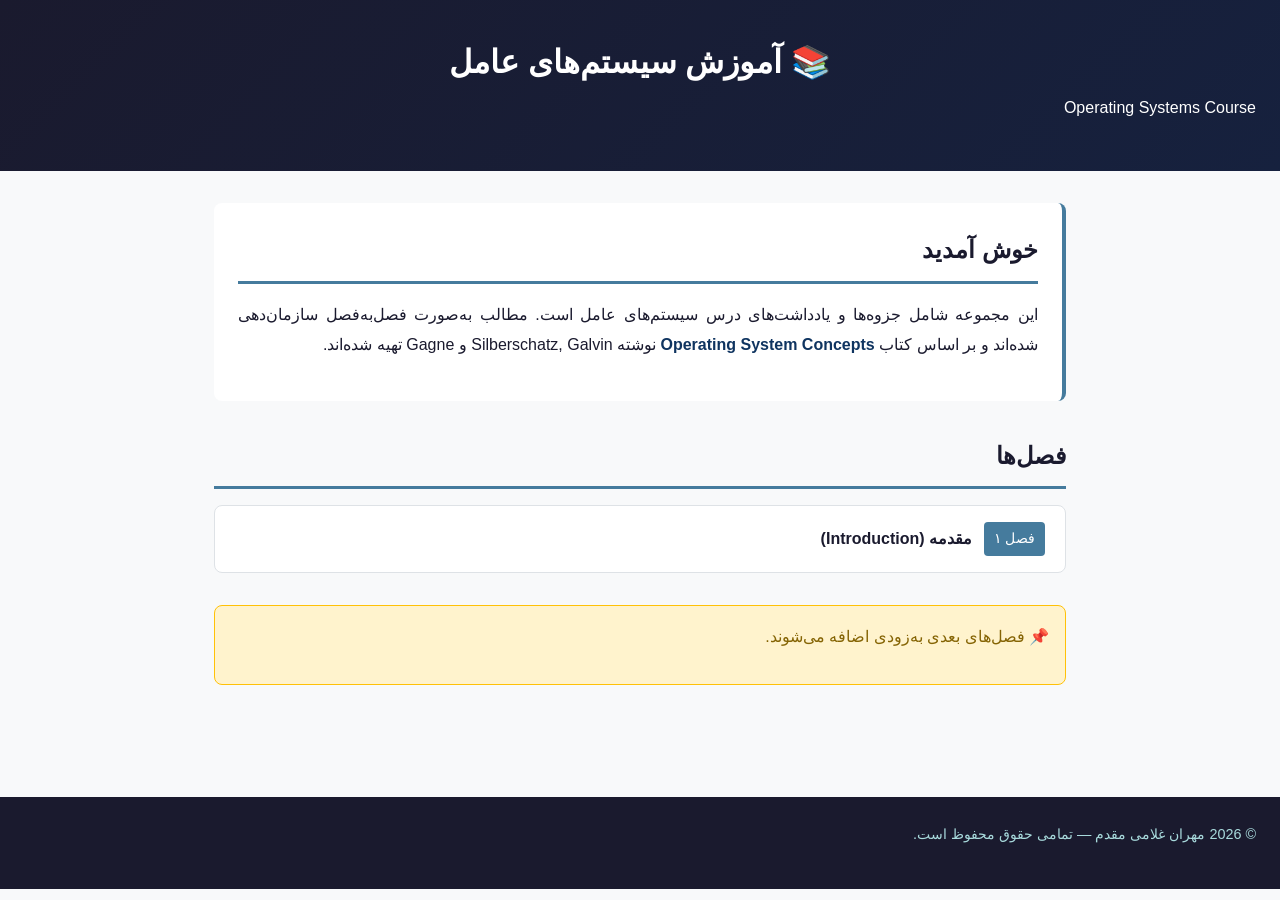
==== index.html @ ad80c25e "Create index.html" ====
<!DOCTYPE html>
<html lang="fa" dir="rtl">
<head>
    <meta charset="UTF-8">
    <meta name="viewport" content="width=device-width, initial-scale=1.0">
    <title>آموزش سیستم‌های عامل</title>
    <link rel="stylesheet" href="assets/style.css">
    <link rel="icon" href="mehran-favicon.ico" type="image/x-icon">
</head>
<body>
    <header>
        <h1>📚 آموزش سیستم‌های عامل</h1>
        <p>Operating Systems Course</p>
    </header>

    <main>
        <section class="intro">
            <h2>خوش آمدید</h2>
            <p>
                این مجموعه شامل جزوه‌ها و یادداشت‌های درس سیستم‌های عامل است.
                مطالب به‌صورت فصل‌به‌فصل سازمان‌دهی شده‌اند و بر اساس کتاب
                <strong>Operating System Concepts</strong>
                نوشته Silberschatz, Galvin و Gagne تهیه شده‌اند.
            </p>
        </section>

        <section class="chapters">
            <h2>فصل‌ها</h2>
            <ul>
                <li>
                    <a href="part-01.html">
                        <span class="chapter-num">فصل ۱</span>
                        <span class="chapter-title">مقدمه (Introduction)</span>
                    </a>
                </li>
                <!-- فصل‌های بعدی در ادامه اضافه خواهند شد -->
            </ul>
        </section>

        <section class="note">
            <p>📌 فصل‌های بعدی به‌زودی اضافه می‌شوند.</p>
        </section>
    </main>

    <footer>
        <p>© 2026 مهران غلامی مقدم — تمامی حقوق محفوظ است.</p>
    </footer>
</body>
</html>
---- assets/style.css ----
/* ============================
   Reset & Base
   ============================ */
* {
    margin: 0;
    padding: 0;
    box-sizing: border-box;
}

body {
    font-family: 'Vazirmatn', 'Tahoma', 'Segoe UI', sans-serif;
    line-height: 1.9;
    color: #1a1a2e;
    background-color: #f8f9fa;
    direction: rtl;
    text-align: right;
}

/* ============================
   Header
   ============================ */
header {
    background: linear-gradient(135deg, #1a1a2e 0%, #16213e 100%);
    color: #ffffff;
    padding: 2rem 1.5rem;
    text-align: center;
}

header nav {
    margin-bottom: 1rem;
    font-size: 0.95rem;
}

header nav a {
    color: #a8dadc;
    text-decoration: none;
    transition: color 0.3s;
}

header nav a:hover {
    color: #e0fbfc;
}

header nav span {
    margin: 0 0.5rem;
    color: #457b9d;
}

header h1 {
    font-size: 2rem;
    font-weight: 700;
}

/* ============================
   Main Content
   ============================ */
main {
    max-width: 900px;
    margin: 0 auto;
    padding: 2rem 1.5rem;
}

section {
    margin-bottom: 2rem;
}

h2 {
    font-size: 1.5rem;
    color: #1a1a2e;
    border-bottom: 3px solid #457b9d;
    padding-bottom: 0.5rem;
    margin-bottom: 1rem;
}

h3 {
    font-size: 1.15rem;
    color: #16213e;
    margin-top: 1.5rem;
    margin-bottom: 0.75rem;
}

p {
    margin-bottom: 1rem;
    text-align: justify;
}

ul, ol {
    margin-bottom: 1rem;
    padding-right: 1.5rem;
}

li {
    margin-bottom: 0.5rem;
}

hr {
    border: none;
    border-top: 1px solid #dee2e6;
    margin: 2rem 0;
}

strong {
    color: #0f3460;
}

/* ============================
   Links
   ============================ */
a {
    color: #457b9d;
    text-decoration: none;
    transition: color 0.3s;
}

a:hover {
    color: #1a1a2e;
    text-decoration: underline;
}

/* ============================
   Code
   ============================ */
code {
    background-color: #e9ecef;
    padding: 0.15rem 0.4rem;
    border-radius: 4px;
    font-family: 'Fira Code', 'Consolas', monospace;
    font-size: 0.9em;
    direction: ltr;
    display: inline-block;
}

pre {
    background-color: #1a1a2e;
    color: #e0fbfc;
    padding: 1rem;
    border-radius: 8px;
    overflow-x: auto;
    direction: ltr;
    text-align: left;
    margin-bottom: 1rem;
}

pre code {
    background: none;
    color: inherit;
    padding: 0;
}

/* ============================
   Tables
   ============================ */
table {
    width: 100%;
    border-collapse: collapse;
    margin-bottom: 1.5rem;
    font-size: 0.9rem;
}

thead {
    background-color: #16213e;
    color: #ffffff;
}

th, td {
    padding: 0.6rem 0.8rem;
    border: 1px solid #dee2e6;
    text-align: right;
}

tbody tr:nth-child(even) {
    background-color: #f1f3f5;
}

tbody tr:hover {
    background-color: #e9ecef;
}

/* ============================
   Chapters List (index.html)
   ============================ */
.chapters ul {
    list-style: none;
    padding: 0;
}

.chapters li {
    margin-bottom: 0.75rem;
}

.chapters a {
    display: flex;
    align-items: center;
    gap: 0.75rem;
    padding: 1rem 1.25rem;
    background-color: #ffffff;
    border: 1px solid #dee2e6;
    border-radius: 8px;
    transition: all 0.3s;
    text-decoration: none;
    color: #1a1a2e;
}

.chapters a:hover {
    border-color: #457b9d;
    box-shadow: 0 4px 12px rgba(69, 123, 157, 0.15);
    text-decoration: none;
}

.chapter-num {
    background-color: #457b9d;
    color: #ffffff;
    padding: 0.25rem 0.6rem;
    border-radius: 4px;
    font-size: 0.85rem;
    white-space: nowrap;
}

.chapter-title {
    font-weight: 600;
}

/* ============================
   Intro Section
   ============================ */
.intro {
    background-color: #ffffff;
    padding: 1.5rem;
    border-radius: 8px;
    border-right: 4px solid #457b9d;
    margin-bottom: 2rem;
}

/* ============================
   Note Section
   ============================ */
.note {
    background-color: #fff3cd;
    border: 1px solid #ffc107;
    border-radius: 8px;
    padding: 1rem;
    text-align: center;
    color: #856404;
}

/* ============================
   Footer
   ============================ */
footer {
    background-color: #1a1a2e;
    color: #a8dadc;
    text-align: center;
    padding: 1.5rem;
    margin-top: 3rem;
    font-size: 0.9rem;
}

footer nav {
    margin-top: 0.75rem;
}

footer nav a {
    color: #a8dadc;
}

footer nav a:hover {
    color: #e0fbfc;
}

footer nav span {
    margin: 0 0.5rem;
    color: #457b9d;
}

/* ============================
   Responsive
   ============================ */
@media (max-width: 768px) {
    header h1 {
        font-size: 1.5rem;
    }

    main {
        padding: 1.25rem 1rem;
    }

    h2 {
        font-size: 1.25rem;
    }

    table {
        font-size: 0.8rem;
    }

    th, td {
        padding: 0.4rem 0.5rem;
    }
}

@media (max-width: 480px) {
    header {
        padding: 1.5rem 1rem;
    }

    header h1 {
        font-size: 1.25rem;
    }

    .chapters a {
        flex-direction: column;
        align-items: flex-start;
        gap: 0.4rem;
    }
  }
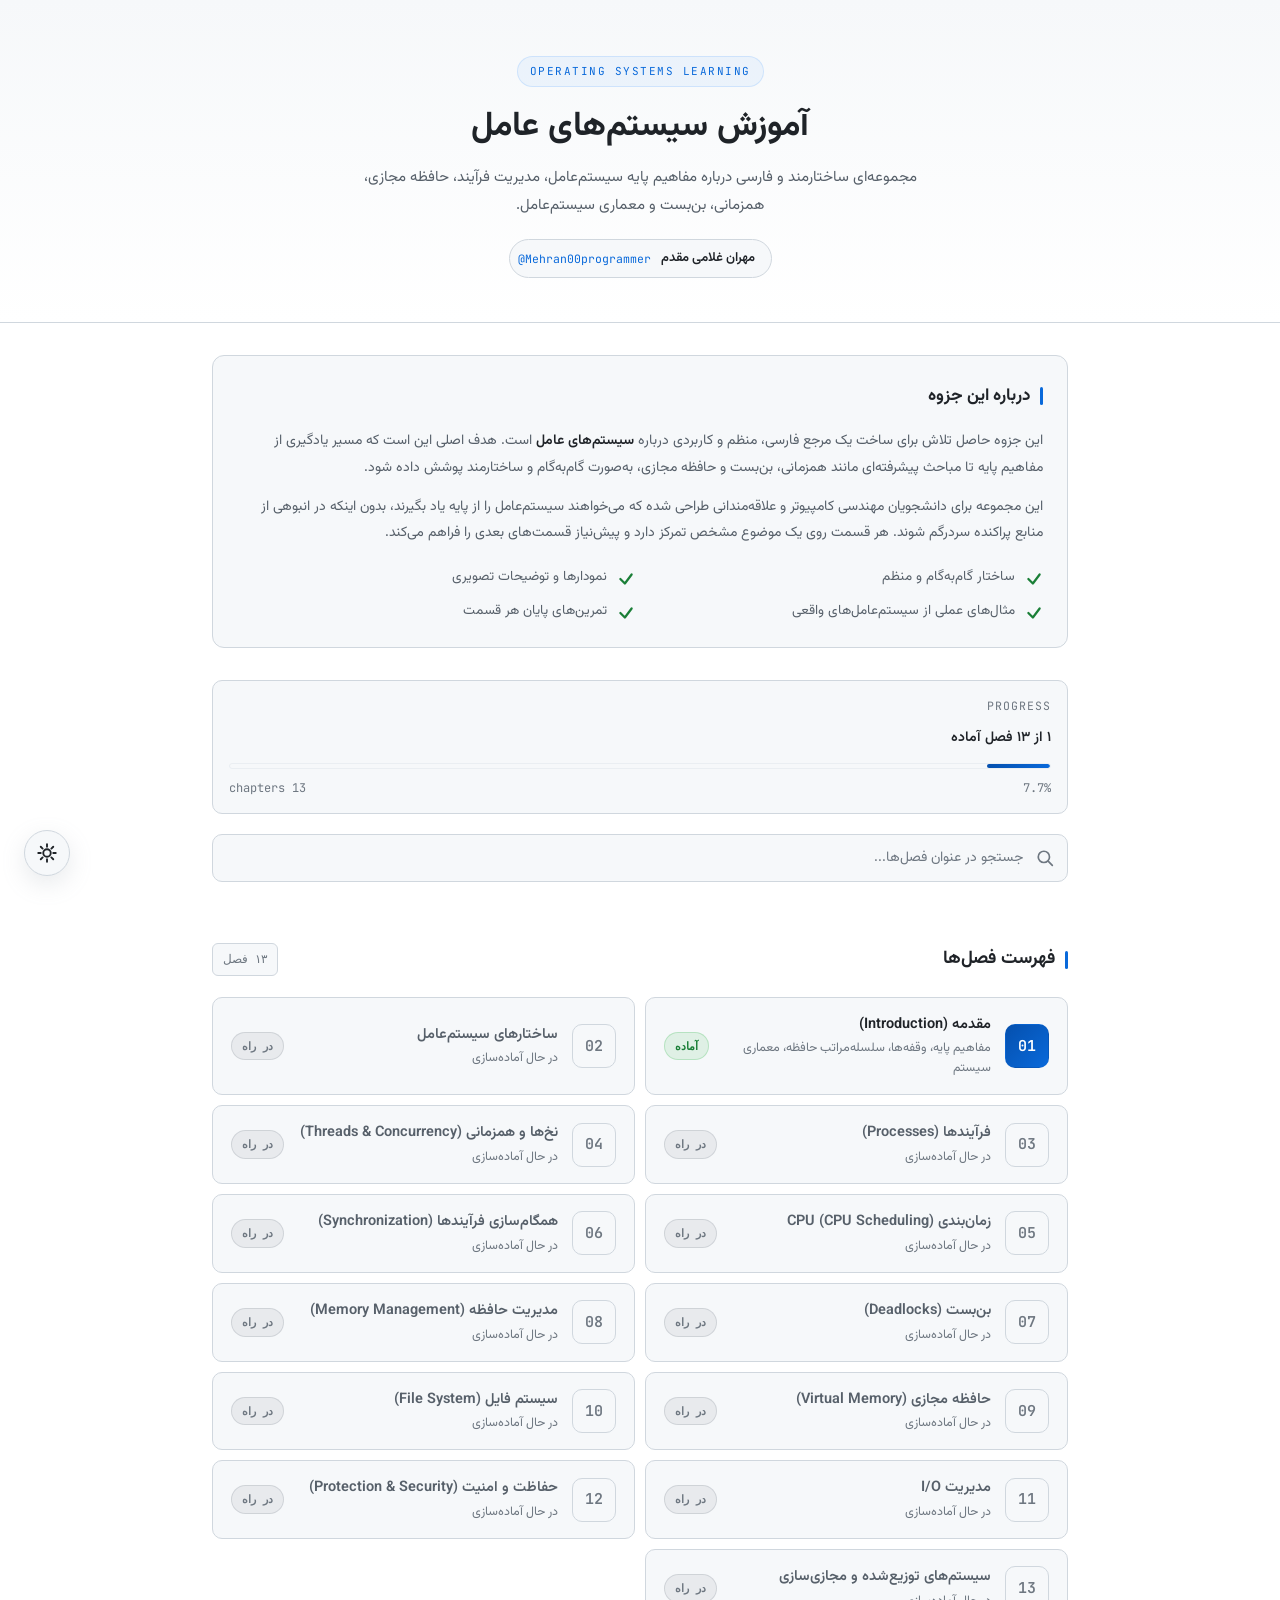
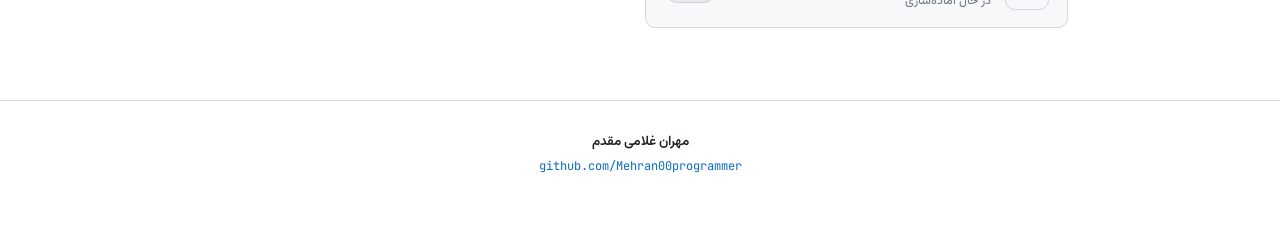
==== commit 2fb191c6: "Update index.html" ====
--- a/index.html
+++ b/index.html
@@ -1,49 +1,253 @@
 <!DOCTYPE html>
 <html lang="fa" dir="rtl">
 <head>
-    <meta charset="UTF-8">
-    <meta name="viewport" content="width=device-width, initial-scale=1.0">
-    <title>آموزش سیستم‌های عامل</title>
-    <link rel="stylesheet" href="assets/style.css">
-    <link rel="icon" href="mehran-favicon.ico" type="image/x-icon">
+<meta charset="UTF-8">
+<meta name="viewport" content="width=device-width, initial-scale=1.0, viewport-fit=cover">
+<meta name="theme-color" content="#0d1117">
+<meta name="description" content="آموزش سیستم‌های عامل — مجموعه آموزشی درباره مفاهیم پایه، مدیریت فرآیند، حافظه مجازی، همزمانی، بن‌بست و معماری سیستم‌عامل. نوشته مهران غلامی مقدم.">
+<meta name="author" content="مهران غلامی مقدم">
+<meta name="keywords" content="سیستم عامل, Operating Systems, مدیریت فرآیند, حافظه مجازی, بن‌بست, همزمانی">
+<meta property="og:title" content="آموزش سیستم‌های عامل">
+<meta property="og:description" content="مجموعه آموزشی درباره مفاهیم پایه سیستم‌عامل، مدیریت فرآیند، حافظه و همزمانی">
+<meta property="og:type" content="website">
+<meta property="og:locale" content="fa_IR">
+<meta property="og:url" content="https://mehran00programmer.github.io/Operating-Systems-Learning/">
+<title>آموزش سیستم‌های عامل — فهرست مطالب</title>
+<link rel="icon" href="mehran-favicon.ico" sizes="any">
+<link rel="canonical" href="https://mehran00programmer.github.io/Operating-Systems-Learning/">
+<link rel="stylesheet" href="assets/style.css">
 </head>
 <body>
-    <header>
-        <h1>📚 آموزش سیستم‌های عامل</h1>
-        <p>Operating Systems Course</p>
-    </header>
-
-    <main>
-        <section class="intro">
-            <h2>خوش آمدید</h2>
-            <p>
-                این مجموعه شامل جزوه‌ها و یادداشت‌های درس سیستم‌های عامل است.
-                مطالب به‌صورت فصل‌به‌فصل سازمان‌دهی شده‌اند و بر اساس کتاب
-                <strong>Operating System Concepts</strong>
-                نوشته Silberschatz, Galvin و Gagne تهیه شده‌اند.
-            </p>
-        </section>
-
-        <section class="chapters">
-            <h2>فصل‌ها</h2>
-            <ul>
-                <li>
-                    <a href="part-01.html">
-                        <span class="chapter-num">فصل ۱</span>
-                        <span class="chapter-title">مقدمه (Introduction)</span>
-                    </a>
-                </li>
-                <!-- فصل‌های بعدی در ادامه اضافه خواهند شد -->
-            </ul>
-        </section>
-
-        <section class="note">
-            <p>📌 فصل‌های بعدی به‌زودی اضافه می‌شوند.</p>
-        </section>
-    </main>
-
-    <footer>
-        <p>© 2026 مهران غلامی مقدم — تمامی حقوق محفوظ است.</p>
-    </footer>
+
+<header class="hero">
+  <div class="page">
+    <div class="hero-badge">Operating Systems Learning</div>
+    <h1 class="hero-title">آموزش سیستم‌های عامل</h1>
+    <p class="hero-desc">
+      مجموعه‌ای ساختارمند و فارسی درباره مفاهیم پایه سیستم‌عامل، مدیریت فرآیند،
+      حافظه مجازی، همزمانی، بن‌بست و معماری سیستم‌عامل.
+    </p>
+    <div class="hero-author">
+      <span class="hero-author-name">مهران غلامی مقدم</span>
+      <a class="hero-author-link" href="https://github.com/Mehran00programmer" target="_blank" rel="noopener noreferrer">@Mehran00programmer</a>
+    </div>
+  </div>
+</header>
+
+<div class="page">
+
+  <section class="about-section fade-in">
+    <h2 class="about-section-title">درباره این جزوه</h2>
+    <p>
+      این جزوه حاصل تلاش برای ساخت یک مرجع فارسی، منظم و کاربردی درباره <strong>سیستم‌های عامل</strong> است.
+      هدف اصلی این است که مسیر یادگیری از مفاهیم پایه تا مباحث پیشرفته‌ای مانند همزمانی، بن‌بست و
+      حافظه مجازی، به‌صورت گام‌به‌گام و ساختارمند پوشش داده شود.
+    </p>
+    <p>
+      این مجموعه برای دانشجویان مهندسی کامپیوتر و علاقه‌مندانی طراحی شده که می‌خواهند سیستم‌عامل را
+      از پایه یاد بگیرند، بدون اینکه در انبوهی از منابع پراکنده سردرگم شوند. هر قسمت روی یک موضوع
+      مشخص تمرکز دارد و پیش‌نیاز قسمت‌های بعدی را فراهم می‌کند.
+    </p>
+    <div class="about-features">
+      <div class="about-feature">
+        <svg class="about-feature-check" viewBox="0 0 16 16" fill="none" stroke="currentColor" stroke-width="2" stroke-linecap="round" stroke-linejoin="round"><polyline points="3 8 7 12 13 4"/></svg>
+        <span>ساختار گام‌به‌گام و منظم</span>
+      </div>
+      <div class="about-feature">
+        <svg class="about-feature-check" viewBox="0 0 16 16" fill="none" stroke="currentColor" stroke-width="2" stroke-linecap="round" stroke-linejoin="round"><polyline points="3 8 7 12 13 4"/></svg>
+        <span>نمودارها و توضیحات تصویری</span>
+      </div>
+      <div class="about-feature">
+        <svg class="about-feature-check" viewBox="0 0 16 16" fill="none" stroke="currentColor" stroke-width="2" stroke-linecap="round" stroke-linejoin="round"><polyline points="3 8 7 12 13 4"/></svg>
+        <span>مثال‌های عملی از سیستم‌عامل‌های واقعی</span>
+      </div>
+      <div class="about-feature">
+        <svg class="about-feature-check" viewBox="0 0 16 16" fill="none" stroke="currentColor" stroke-width="2" stroke-linecap="round" stroke-linejoin="round"><polyline points="3 8 7 12 13 4"/></svg>
+        <span>تمرین‌های پایان هر قسمت</span>
+      </div>
+    </div>
+  </section>
+
+  <div class="meta-row fade-in" style="grid-template-columns: 1fr;">
+    <div class="meta-box">
+      <span class="meta-box-label">Progress</span>
+      <span class="meta-box-value">۱ از ۱۳ فصل آماده</span>
+      <div class="overall-progress-track">
+        <div class="overall-progress-fill" style="width: 7.7%;"></div>
+      </div>
+      <div class="overall-progress-text">
+        <span>7.7%</span>
+        <span>13 chapters</span>
+      </div>
+    </div>
+  </div>
+
+  <div class="search-wrap fade-in">
+    <svg class="search-icon" viewBox="0 0 16 16" fill="none" stroke="currentColor" stroke-width="1.5" stroke-linecap="round" stroke-linejoin="round">
+      <circle cx="7" cy="7" r="5"/>
+      <path d="M11 11l3.5 3.5"/>
+    </svg>
+    <input type="text" class="search-input" placeholder="جستجو در عنوان فصل‌ها..." aria-label="جستجو در فصل‌ها">
+  </div>
+
+  <section class="parts-list">
+    <div class="parts-list-header">
+      <h2 class="parts-list-title">فهرست فصل‌ها</h2>
+      <span class="parts-list-count">۱۳ فصل</span>
+    </div>
+
+    <div class="parts-grid">
+
+      <a class="part-card ready fade-in" href="part-01.html">
+        <div class="part-card-num">01</div>
+        <div class="part-card-body">
+          <div class="part-card-title">مقدمه (Introduction)</div>
+          <div class="part-card-desc">مفاهیم پایه، وقفه‌ها، سلسله‌مراتب حافظه، معماری سیستم</div>
+        </div>
+        <div class="part-card-status">آماده</div>
+      </a>
+
+      <div class="part-card locked fade-in">
+        <div class="part-card-num">02</div>
+        <div class="part-card-body">
+          <div class="part-card-title">ساختارهای سیستم‌عامل</div>
+          <div class="part-card-desc">در حال آماده‌سازی</div>
+        </div>
+        <div class="part-card-status">در راه</div>
+      </div>
+
+      <div class="part-card locked fade-in">
+        <div class="part-card-num">03</div>
+        <div class="part-card-body">
+          <div class="part-card-title">فرآیندها (Processes)</div>
+          <div class="part-card-desc">در حال آماده‌سازی</div>
+        </div>
+        <div class="part-card-status">در راه</div>
+      </div>
+
+      <div class="part-card locked fade-in">
+        <div class="part-card-num">04</div>
+        <div class="part-card-body">
+          <div class="part-card-title">نخ‌ها و همزمانی (Threads &amp; Concurrency)</div>
+          <div class="part-card-desc">در حال آماده‌سازی</div>
+        </div>
+        <div class="part-card-status">در راه</div>
+      </div>
+
+      <div class="part-card locked fade-in">
+        <div class="part-card-num">05</div>
+        <div class="part-card-body">
+          <div class="part-card-title">زمان‌بندی CPU (CPU Scheduling)</div>
+          <div class="part-card-desc">در حال آماده‌سازی</div>
+        </div>
+        <div class="part-card-status">در راه</div>
+      </div>
+
+      <div class="part-card locked fade-in">
+        <div class="part-card-num">06</div>
+        <div class="part-card-body">
+          <div class="part-card-title">همگام‌سازی فرآیندها (Synchronization)</div>
+          <div class="part-card-desc">در حال آماده‌سازی</div>
+        </div>
+        <div class="part-card-status">در راه</div>
+      </div>
+
+      <div class="part-card locked fade-in">
+        <div class="part-card-num">07</div>
+        <div class="part-card-body">
+          <div class="part-card-title">بن‌بست (Deadlocks)</div>
+          <div class="part-card-desc">در حال آماده‌سازی</div>
+        </div>
+        <div class="part-card-status">در راه</div>
+      </div>
+
+      <div class="part-card locked fade-in">
+        <div class="part-card-num">08</div>
+        <div class="part-card-body">
+          <div class="part-card-title">مدیریت حافظه (Memory Management)</div>
+          <div class="part-card-desc">در حال آماده‌سازی</div>
+        </div>
+        <div class="part-card-status">در راه</div>
+      </div>
+
+      <div class="part-card locked fade-in">
+        <div class="part-card-num">09</div>
+        <div class="part-card-body">
+          <div class="part-card-title">حافظه مجازی (Virtual Memory)</div>
+          <div class="part-card-desc">در حال آماده‌سازی</div>
+        </div>
+        <div class="part-card-status">در راه</div>
+      </div>
+
+      <div class="part-card locked fade-in">
+        <div class="part-card-num">10</div>
+        <div class="part-card-body">
+          <div class="part-card-title">سیستم فایل (File System)</div>
+          <div class="part-card-desc">در حال آماده‌سازی</div>
+        </div>
+        <div class="part-card-status">در راه</div>
+      </div>
+
+      <div class="part-card locked fade-in">
+        <div class="part-card-num">11</div>
+        <div class="part-card-body">
+          <div class="part-card-title">مدیریت I/O</div>
+          <div class="part-card-desc">در حال آماده‌سازی</div>
+        </div>
+        <div class="part-card-status">در راه</div>
+      </div>
+
+      <div class="part-card locked fade-in">
+        <div class="part-card-num">12</div>
+        <div class="part-card-body">
+          <div class="part-card-title">حفاظت و امنیت (Protection &amp; Security)</div>
+          <div class="part-card-desc">در حال آماده‌سازی</div>
+        </div>
+        <div class="part-card-status">در راه</div>
+      </div>
+
+      <div class="part-card locked fade-in">
+        <div class="part-card-num">13</div>
+        <div class="part-card-body">
+          <div class="part-card-title">سیستم‌های توزیع‌شده و مجازی‌سازی</div>
+          <div class="part-card-desc">در حال آماده‌سازی</div>
+        </div>
+        <div class="part-card-status">در راه</div>
+      </div>
+
+    </div>
+
+    <div class="search-empty">
+      هیچ فصلی با این عنوان پیدا نشد.
+    </div>
+  </section>
+</div>
+
+<footer class="doc-footer">
+  <div class="footer-name">مهران غلامی مقدم</div>
+  <div>
+    <a class="footer-link" href="https://github.com/Mehran00programmer" target="_blank" rel="noopener noreferrer">github.com/Mehran00programmer</a>
+  </div>
+</footer>
+
+<button class="back-to-top" type="button" aria-label="بازگشت به بالا">
+  <svg viewBox="0 0 16 16" fill="none" stroke="currentColor" stroke-width="2" stroke-linecap="round" stroke-linejoin="round">
+    <path d="M8 13V3"/>
+    <polyline points="3 8 8 3 13 8"/>
+  </svg>
+</button>
+
+<button class="theme-toggle" type="button" aria-label="تغییر تم">
+  <svg class="icon-moon" viewBox="0 0 16 16" fill="none" stroke="currentColor" stroke-width="1.5" stroke-linecap="round" stroke-linejoin="round">
+    <path d="M14 9.5A6 6 0 0 1 6.5 2 6 6 0 1 0 14 9.5z"/>
+  </svg>
+  <svg class="icon-sun" viewBox="0 0 16 16" fill="none" stroke="currentColor" stroke-width="1.5" stroke-linecap="round" stroke-linejoin="round">
+    <circle cx="8" cy="8" r="3"/>
+    <path d="M8 1v2M8 13v2M1 8h2M13 8h2M3 3l1.5 1.5M11.5 11.5L13 13M13 3l-1.5 1.5M4.5 11.5L3 13"/>
+  </svg>
+</button>
+
+<script src="assets/app.js"></script>
+
 </body>
 </html>
--- a/assets/style.css
+++ b/assets/style.css
@@ -1,314 +1,1313 @@
-/* ============================
-   Reset & Base
-   ============================ */
-* {
-    margin: 0;
-    padding: 0;
-    box-sizing: border-box;
+@import url('https://fonts.googleapis.com/css2?family=Vazirmatn:wght@300;400;500;600;700&family=JetBrains+Mono:wght@400;500&display=swap');
+
+:root {
+  --bg:          #0d1117;
+  --bg-alt:      #161b22;
+  --surface:     #1c2128;
+  --surface-2:   #21262d;
+  --border:      #30363d;
+  --border-soft: #21262d;
+  --text:        #c9d1d9;
+  --text-dim:    #8b949e;
+  --text-mute:   #6e7681;
+  --heading:     #e6edf3;
+  --accent:      #58a6ff;
+  --accent-dim:  #1f6feb;
+  --green:       #3fb950;
+  --yellow:      #d29922;
+  --red:         #f85149;
+  --code-bg:     #0b0f14;
+  --shadow:      0 8px 24px rgba(0, 0, 0, 0.35);
+  --mono:        'JetBrains Mono', 'Consolas', 'Courier New', monospace;
+  --sans:        'Vazirmatn', Tahoma, sans-serif;
+}
+
+[data-theme="light"] {
+  --bg:          #ffffff;
+  --bg-alt:      #f6f8fa;
+  --surface:     #f6f8fa;
+  --surface-2:   #eaeef2;
+  --border:      #d0d7de;
+  --border-soft: #eaeef2;
+  --text:        #1f2328;
+  --text-dim:    #57606a;
+  --text-mute:   #6e7781;
+  --heading:     #1f2328;
+  --accent:      #0969da;
+  --accent-dim:  #0550ae;
+  --green:       #1a7f37;
+  --yellow:      #9a6700;
+  --red:         #cf222e;
+  --code-bg:     #f6f8fa;
+  --shadow:      0 8px 24px rgba(140, 149, 159, 0.2);
+}
+
+* { margin: 0; padding: 0; box-sizing: border-box; }
+
+html {
+  scroll-behavior: smooth;
+  scroll-padding-top: 20px;
+  -webkit-text-size-adjust: 100%;
+  text-size-adjust: 100%;
 }
 
 body {
-    font-family: 'Vazirmatn', 'Tahoma', 'Segoe UI', sans-serif;
-    line-height: 1.9;
-    color: #1a1a2e;
-    background-color: #f8f9fa;
-    direction: rtl;
-    text-align: right;
-}
-
-/* ============================
-   Header
-   ============================ */
-header {
-    background: linear-gradient(135deg, #1a1a2e 0%, #16213e 100%);
-    color: #ffffff;
-    padding: 2rem 1.5rem;
-    text-align: center;
-}
-
-header nav {
-    margin-bottom: 1rem;
-    font-size: 0.95rem;
-}
-
-header nav a {
-    color: #a8dadc;
-    text-decoration: none;
-    transition: color 0.3s;
-}
-
-header nav a:hover {
-    color: #e0fbfc;
-}
-
-header nav span {
-    margin: 0 0.5rem;
-    color: #457b9d;
-}
-
-header h1 {
-    font-size: 2rem;
-    font-weight: 700;
-}
-
-/* ============================
-   Main Content
-   ============================ */
-main {
-    max-width: 900px;
-    margin: 0 auto;
-    padding: 2rem 1.5rem;
-}
-
-section {
-    margin-bottom: 2rem;
-}
-
-h2 {
-    font-size: 1.5rem;
-    color: #1a1a2e;
-    border-bottom: 3px solid #457b9d;
-    padding-bottom: 0.5rem;
-    margin-bottom: 1rem;
+  font-family: var(--sans);
+  background: var(--bg);
+  color: var(--text);
+  line-height: 1.9;
+  font-size: 15px;
+  font-weight: 400;
+  -webkit-font-smoothing: antialiased;
+  -moz-osx-font-smoothing: grayscale;
+  overflow-x: hidden;
+  word-wrap: break-word;
+  overflow-wrap: break-word;
+  transition: background .3s ease, color .3s ease;
+}
+
+code, .en, kbd, samp {
+  font-family: var(--mono);
+  direction: ltr;
+  unicode-bidi: isolate;
+  display: inline;
+  white-space: nowrap;
+  font-size: 0.85em;
+  padding: 1px 6px;
+  background: var(--surface);
+  border: 1px solid var(--border-soft);
+  color: var(--accent);
+  border-radius: 4px;
+  line-height: 1.6;
+}
+
+bdi {
+  direction: ltr;
+  unicode-bidi: isolate;
+  display: inline-block;
+  color: inherit;
+}
+
+.ltr-plain {
+  font-family: var(--mono);
+  direction: ltr;
+  unicode-bidi: isolate;
+  display: inline-block;
+  color: inherit;
+}
+
+pre, .code-block {
+  direction: ltr;
+  text-align: left;
+  unicode-bidi: isolate;
+}
+
+.page {
+  max-width: 880px;
+  margin: 0 auto;
+  padding: 0 16px;
+}
+
+.reading-progress {
+  position: fixed;
+  top: 0;
+  right: 0;
+  left: 0;
+  height: 3px;
+  background: transparent;
+  z-index: 1000;
+  pointer-events: none;
+}
+.reading-progress-bar {
+  height: 100%;
+  width: 0;
+  background: linear-gradient(90deg, var(--accent-dim), var(--accent));
+  transition: width .1s linear;
+  box-shadow: 0 0 8px rgba(88, 166, 255, 0.5);
+}
+
+.back-to-top {
+  position: fixed;
+  bottom: 24px;
+  left: 24px;
+  width: 46px;
+  height: 46px;
+  border-radius: 50%;
+  background: var(--accent-dim);
+  color: #fff;
+  border: none;
+  cursor: pointer;
+  display: flex;
+  align-items: center;
+  justify-content: center;
+  box-shadow: var(--shadow);
+  z-index: 900;
+  opacity: 0;
+  visibility: hidden;
+  transform: translateY(20px);
+  transition: opacity .25s ease, visibility .25s ease, transform .25s ease, background .15s ease;
+}
+.back-to-top.visible {
+  opacity: 1;
+  visibility: visible;
+  transform: translateY(0);
+}
+.back-to-top:hover {
+  background: var(--accent);
+  transform: translateY(-3px);
+}
+.back-to-top svg {
+  width: 20px;
+  height: 20px;
+}
+
+.theme-toggle {
+  position: fixed;
+  bottom: 24px;
+  left: 82px;
+  width: 46px;
+  height: 46px;
+  border-radius: 50%;
+  background: var(--surface);
+  color: var(--text);
+  border: 1px solid var(--border);
+  cursor: pointer;
+  display: flex;
+  align-items: center;
+  justify-content: center;
+  box-shadow: var(--shadow);
+  z-index: 900;
+  transition: background .15s ease, border-color .15s ease, transform .15s ease, left .3s ease;
+}
+.theme-toggle.alone {
+  left: 24px;
+}
+.theme-toggle:hover {
+  border-color: var(--accent-dim);
+  transform: translateY(-3px);
+}
+.theme-toggle svg {
+  width: 20px;
+  height: 20px;
+}
+.theme-toggle .icon-sun { display: none; }
+.theme-toggle .icon-moon { display: block; }
+[data-theme="light"] .theme-toggle .icon-sun { display: block; }
+[data-theme="light"] .theme-toggle .icon-moon { display: none; }
+
+.doc-header {
+  background: linear-gradient(180deg, var(--bg-alt) 0%, var(--bg) 100%);
+  border-bottom: 1px solid var(--border);
+  padding: 32px 0 28px;
+}
+.doc-header .page { padding: 0 16px; }
+
+.doc-title {
+  font-size: 22px;
+  font-weight: 700;
+  color: var(--heading);
+  line-height: 1.55;
+  margin-bottom: 12px;
+}
+.doc-subtitle {
+  font-size: 14px;
+  color: var(--text-dim);
+  line-height: 1.85;
+  margin-bottom: 20px;
+}
+
+.author-card {
+  display: flex;
+  flex-wrap: wrap;
+  align-items: center;
+  justify-content: space-between;
+  gap: 14px;
+  background: var(--surface);
+  border: 1px solid var(--border);
+  border-radius: 10px;
+  padding: 14px 18px;
+}
+.author-name {
+  font-size: 15px;
+  font-weight: 700;
+  color: var(--heading);
+  line-height: 1.5;
+}
+.author-link {
+  display: inline-flex;
+  align-items: center;
+  gap: 6px;
+  background: var(--bg-alt);
+  border: 1px solid var(--border);
+  color: var(--text-dim);
+  padding: 7px 12px;
+  border-radius: 8px;
+  font-family: var(--mono);
+  font-size: 12px;
+  text-decoration: none;
+  direction: ltr;
+  transition: border-color .15s ease, color .15s ease;
+  flex-shrink: 0;
+}
+.author-link:hover {
+  border-color: var(--accent-dim);
+  color: var(--accent);
+}
+.author-link svg { width: 14px; height: 14px; flex-shrink: 0; }
+
+.hero {
+  padding: 40px 0 32px;
+  text-align: center;
+  border-bottom: 1px solid var(--border);
+  background: linear-gradient(180deg, var(--bg-alt) 0%, var(--bg) 100%);
+}
+.hero-badge {
+  display: inline-block;
+  font-family: var(--mono);
+  font-size: 11px;
+  color: var(--accent);
+  letter-spacing: 1.5px;
+  text-transform: uppercase;
+  background: rgba(88, 166, 255, 0.08);
+  border: 1px solid rgba(88, 166, 255, 0.2);
+  padding: 4px 12px;
+  border-radius: 20px;
+  margin-bottom: 14px;
+}
+.hero-title {
+  font-size: 24px;
+  font-weight: 700;
+  color: var(--heading);
+  line-height: 1.5;
+  margin-bottom: 12px;
+}
+.hero-desc {
+  font-size: 14px;
+  color: var(--text-dim);
+  line-height: 1.85;
+  max-width: 560px;
+  margin: 0 auto 20px;
+}
+.hero-author {
+  display: inline-flex;
+  align-items: center;
+  gap: 10px;
+  background: var(--surface);
+  border: 1px solid var(--border);
+  border-radius: 24px;
+  padding: 6px 16px 6px 8px;
+  font-size: 13px;
+  color: var(--text-dim);
+}
+.hero-author-name {
+  color: var(--heading);
+  font-weight: 600;
+}
+.hero-author-link {
+  color: var(--accent);
+  text-decoration: none;
+  font-family: var(--mono);
+  font-size: 11.5px;
+  direction: ltr;
+}
+
+.about-section {
+  margin: 32px 0;
+  padding: 24px;
+  background: var(--bg-alt);
+  border: 1px solid var(--border);
+  border-radius: 12px;
+}
+.about-section-title {
+  display: flex;
+  align-items: center;
+  gap: 10px;
+  font-size: 17px;
+  font-weight: 700;
+  color: var(--heading);
+  margin-bottom: 16px;
+}
+.about-section-title::before {
+  content: '';
+  width: 3px;
+  height: 18px;
+  background: var(--accent);
+  border-radius: 2px;
+}
+.about-section p {
+  margin-bottom: 12px;
+  color: var(--text-dim);
+  font-size: 14px;
+  line-height: 1.9;
+}
+.about-section p:last-child { margin-bottom: 0; }
+.about-section strong { color: var(--heading); }
+
+.about-features {
+  display: grid;
+  grid-template-columns: 1fr;
+  gap: 10px;
+  margin-top: 18px;
+}
+.about-feature {
+  display: flex;
+  align-items: flex-start;
+  gap: 10px;
+  font-size: 13.5px;
+  color: var(--text-dim);
+  line-height: 1.8;
+}
+.about-feature-check {
+  flex-shrink: 0;
+  width: 18px;
+  height: 18px;
+  color: var(--green);
+  margin-top: 5px;
+}
+
+.meta-row {
+  display: grid;
+  grid-template-columns: 1fr;
+  gap: 10px;
+  margin: 20px 0;
+}
+.meta-box {
+  background: var(--bg-alt);
+  border: 1px solid var(--border);
+  border-radius: 10px;
+  padding: 14px 16px;
+}
+.meta-box-label {
+  font-size: 11.5px;
+  color: var(--text-mute);
+  font-family: var(--mono);
+  letter-spacing: 1px;
+  text-transform: uppercase;
+  margin-bottom: 6px;
+  display: block;
+}
+.meta-box-value {
+  font-size: 14px;
+  color: var(--heading);
+  font-weight: 600;
+}
+.overall-progress-track {
+  width: 100%;
+  height: 6px;
+  background: var(--surface);
+  border-radius: 20px;
+  overflow: hidden;
+  margin-top: 10px;
+  border: 1px solid var(--border-soft);
+}
+.overall-progress-fill {
+  height: 100%;
+  background: linear-gradient(90deg, var(--accent-dim), var(--accent));
+  border-radius: 20px;
+  transition: width .5s ease;
+}
+.overall-progress-text {
+  display: flex;
+  justify-content: space-between;
+  font-size: 12px;
+  color: var(--text-mute);
+  margin-top: 8px;
+  font-family: var(--mono);
+}
+
+.search-wrap {
+  position: relative;
+  margin: 20px 0;
+}
+.search-input {
+  width: 100%;
+  padding: 12px 44px 12px 16px;
+  background: var(--bg-alt);
+  border: 1px solid var(--border);
+  border-radius: 10px;
+  color: var(--text);
+  font-family: var(--sans);
+  font-size: 14px;
+  transition: border-color .15s ease;
+}
+.search-input:focus {
+  outline: none;
+  border-color: var(--accent-dim);
+}
+.search-input::placeholder {
+  color: var(--text-mute);
+}
+.search-icon {
+  position: absolute;
+  right: 14px;
+  top: 50%;
+  transform: translateY(-50%);
+  width: 18px;
+  height: 18px;
+  color: var(--text-mute);
+  pointer-events: none;
+}
+.search-empty {
+  text-align: center;
+  padding: 32px 20px;
+  color: var(--text-mute);
+  font-size: 14px;
+  display: none;
+}
+.search-empty.visible { display: block; }
+
+.toc-wrap {
+  margin: 24px 0 32px;
+}
+.toc-header {
+  display: flex;
+  align-items: center;
+  gap: 10px;
+  font-size: 14.5px;
+  font-weight: 700;
+  color: var(--heading);
+  margin-bottom: 12px;
+  padding: 0 4px;
+}
+.toc-header::before {
+  content: '';
+  width: 3px;
+  height: 16px;
+  background: var(--accent);
+  border-radius: 2px;
+}
+.toc-list {
+  list-style: none;
+  background: var(--bg-alt);
+  border: 1px solid var(--border);
+  border-radius: 10px;
+  padding: 8px;
+  margin: 0;
+  display: grid;
+  grid-template-columns: 1fr;
+  gap: 2px;
+}
+.toc-list li { margin: 0; }
+
+.toc-link {
+  display: flex;
+  align-items: center;
+  gap: 12px;
+  padding: 11px 14px;
+  color: var(--text-dim);
+  text-decoration: none;
+  border-radius: 7px;
+  font-size: 13.5px;
+  transition: background .15s ease, color .15s ease;
+  border-right: 2px solid transparent;
+  cursor: pointer;
+}
+.toc-link:hover,
+.toc-link:focus {
+  background: var(--surface);
+  color: var(--heading);
+  border-right-color: var(--accent);
+  outline: none;
+}
+.toc-link.active {
+  background: var(--surface);
+  color: var(--accent);
+  border-right-color: var(--accent);
+}
+.toc-link .num {
+  font-family: var(--mono);
+  font-size: 11px;
+  color: var(--text-mute);
+  background: var(--bg);
+  padding: 2px 8px;
+  border-radius: 4px;
+  border: 1px solid var(--border-soft);
+  flex-shrink: 0;
+  direction: ltr;
+  font-weight: 500;
+}
+.toc-link.active .num {
+  color: var(--accent);
+  border-color: var(--accent-dim);
+  background: rgba(88, 166, 255, 0.08);
+}
+
+main { padding-bottom: 60px; min-width: 0; }
+
+.section {
+  margin-bottom: 48px;
+  scroll-margin-top: 20px;
+}
+
+.section-head {
+  display: flex;
+  align-items: flex-start;
+  gap: 12px;
+  margin-bottom: 18px;
+  padding-bottom: 14px;
+  border-bottom: 1px solid var(--border);
+}
+.section-num {
+  font-family: var(--mono);
+  font-size: 12px;
+  font-weight: 500;
+  color: var(--accent);
+  background: rgba(88, 166, 255, 0.1);
+  border: 1px solid rgba(88, 166, 255, 0.2);
+  padding: 3px 9px;
+  border-radius: 5px;
+  flex-shrink: 0;
+  direction: ltr;
+  margin-top: 4px;
+}
+.section-title {
+  font-size: 19px;
+  font-weight: 700;
+  color: var(--heading);
+  line-height: 1.6;
+  flex: 1;
+  min-width: 0;
 }
 
 h3 {
-    font-size: 1.15rem;
-    color: #16213e;
-    margin-top: 1.5rem;
-    margin-bottom: 0.75rem;
-}
-
-p {
-    margin-bottom: 1rem;
-    text-align: justify;
-}
+  font-size: 16px;
+  font-weight: 600;
+  color: var(--heading);
+  margin: 26px 0 10px;
+  padding-right: 10px;
+  border-right: 2px solid var(--accent-dim);
+}
+h4 {
+  font-size: 14.5px;
+  font-weight: 600;
+  color: var(--text);
+  margin: 18px 0 8px;
+}
+
+p { margin-bottom: 14px; color: var(--text); }
+strong { color: var(--heading); font-weight: 600; }
+em { color: var(--text-dim); font-style: normal; }
 
 ul, ol {
-    margin-bottom: 1rem;
-    padding-right: 1.5rem;
-}
-
-li {
-    margin-bottom: 0.5rem;
-}
-
-hr {
-    border: none;
-    border-top: 1px solid #dee2e6;
-    margin: 2rem 0;
-}
-
-strong {
-    color: #0f3460;
-}
-
-/* ============================
-   Links
-   ============================ */
-a {
-    color: #457b9d;
-    text-decoration: none;
-    transition: color 0.3s;
-}
-
-a:hover {
-    color: #1a1a2e;
-    text-decoration: underline;
-}
-
-/* ============================
-   Code
-   ============================ */
-code {
-    background-color: #e9ecef;
-    padding: 0.15rem 0.4rem;
-    border-radius: 4px;
-    font-family: 'Fira Code', 'Consolas', monospace;
-    font-size: 0.9em;
-    direction: ltr;
-    display: inline-block;
-}
-
-pre {
-    background-color: #1a1a2e;
-    color: #e0fbfc;
-    padding: 1rem;
-    border-radius: 8px;
-    overflow-x: auto;
-    direction: ltr;
-    text-align: left;
-    margin-bottom: 1rem;
-}
-
-pre code {
-    background: none;
-    color: inherit;
-    padding: 0;
-}
-
-/* ============================
-   Tables
-   ============================ */
+  margin: 10px 22px 16px 0;
+  padding: 0;
+}
+li { margin-bottom: 8px; padding-right: 4px; }
+li::marker { color: var(--accent-dim); }
+li strong { color: var(--heading); }
+
+.callout {
+  border-radius: 8px;
+  padding: 14px 16px;
+  margin: 16px 0;
+  font-size: 14px;
+  background: var(--surface);
+  border-right: 3px solid var(--accent);
+  border-top: 1px solid var(--border-soft);
+  border-bottom: 1px solid var(--border-soft);
+  border-left: 1px solid var(--border-soft);
+}
+.callout-label {
+  font-size: 12px;
+  font-weight: 700;
+  letter-spacing: 0.5px;
+  color: var(--accent);
+  display: block;
+  margin-bottom: 6px;
+}
+.callout p:last-child { margin-bottom: 0; }
+.callout.note  { border-right-color: var(--accent); }
+.callout.note  .callout-label { color: var(--accent); }
+.callout.warn  { border-right-color: var(--yellow); }
+.callout.warn  .callout-label { color: var(--yellow); }
+.callout.key   { border-right-color: var(--green); }
+.callout.key   .callout-label { color: var(--green); }
+
+.table-wrap {
+  margin: 16px 0;
+  border: 1px solid var(--border);
+  border-radius: 8px;
+  overflow-x: auto;
+  -webkit-overflow-scrolling: touch;
+}
 table {
-    width: 100%;
-    border-collapse: collapse;
-    margin-bottom: 1.5rem;
-    font-size: 0.9rem;
-}
-
-thead {
-    background-color: #16213e;
-    color: #ffffff;
-}
-
-th, td {
-    padding: 0.6rem 0.8rem;
-    border: 1px solid #dee2e6;
-    text-align: right;
-}
-
-tbody tr:nth-child(even) {
-    background-color: #f1f3f5;
-}
-
-tbody tr:hover {
-    background-color: #e9ecef;
-}
-
-/* ============================
-   Chapters List (index.html)
-   ============================ */
-.chapters ul {
-    list-style: none;
-    padding: 0;
-}
-
-.chapters li {
-    margin-bottom: 0.75rem;
-}
-
-.chapters a {
-    display: flex;
-    align-items: center;
-    gap: 0.75rem;
-    padding: 1rem 1.25rem;
-    background-color: #ffffff;
-    border: 1px solid #dee2e6;
-    border-radius: 8px;
-    transition: all 0.3s;
-    text-decoration: none;
-    color: #1a1a2e;
-}
-
-.chapters a:hover {
-    border-color: #457b9d;
-    box-shadow: 0 4px 12px rgba(69, 123, 157, 0.15);
-    text-decoration: none;
-}
-
-.chapter-num {
-    background-color: #457b9d;
-    color: #ffffff;
-    padding: 0.25rem 0.6rem;
-    border-radius: 4px;
-    font-size: 0.85rem;
-    white-space: nowrap;
-}
-
-.chapter-title {
-    font-weight: 600;
-}
-
-/* ============================
-   Intro Section
-   ============================ */
-.intro {
-    background-color: #ffffff;
-    padding: 1.5rem;
-    border-radius: 8px;
-    border-right: 4px solid #457b9d;
-    margin-bottom: 2rem;
-}
-
-/* ============================
-   Note Section
-   ============================ */
-.note {
-    background-color: #fff3cd;
-    border: 1px solid #ffc107;
-    border-radius: 8px;
-    padding: 1rem;
-    text-align: center;
-    color: #856404;
-}
-
-/* ============================
-   Footer
-   ============================ */
-footer {
-    background-color: #1a1a2e;
-    color: #a8dadc;
-    text-align: center;
-    padding: 1.5rem;
-    margin-top: 3rem;
-    font-size: 0.9rem;
-}
-
-footer nav {
-    margin-top: 0.75rem;
-}
-
-footer nav a {
-    color: #a8dadc;
-}
-
-footer nav a:hover {
-    color: #e0fbfc;
-}
-
-footer nav span {
-    margin: 0 0.5rem;
-    color: #457b9d;
-}
-
-/* ============================
-   Responsive
-   ============================ */
-@media (max-width: 768px) {
-    header h1 {
-        font-size: 1.5rem;
-    }
-
-    main {
-        padding: 1.25rem 1rem;
-    }
-
-    h2 {
-        font-size: 1.25rem;
-    }
-
-    table {
-        font-size: 0.8rem;
-    }
-
-    th, td {
-        padding: 0.4rem 0.5rem;
-    }
+  width: 100%;
+  border-collapse: collapse;
+  font-size: 13.5px;
+}
+th {
+  background: var(--bg-alt);
+  color: var(--heading);
+  padding: 12px 14px;
+  text-align: right;
+  font-weight: 600;
+  font-size: 13px;
+  border-bottom: 1px solid var(--border);
+  white-space: nowrap;
+}
+td {
+  padding: 12px 14px;
+  border-bottom: 1px solid var(--border-soft);
+  color: var(--text-dim);
+  vertical-align: top;
+  line-height: 1.75;
+}
+tr:last-child td { border-bottom: none; }
+td strong { color: var(--text); }
+td code { font-size: 12px; }
+
+td.cell-ltr {
+  text-align: left;
+  direction: ltr;
+  font-family: var(--mono);
+  font-size: 13px;
+  color: var(--text);
+}
+
+.flow {
+  list-style: none;
+  margin: 18px 0;
+  padding: 0;
+  counter-reset: step;
+  position: relative;
+}
+.flow::before {
+  content: '';
+  position: absolute;
+  top: 14px;
+  bottom: 14px;
+  right: 15px;
+  width: 1px;
+  background: var(--border);
+}
+.flow li {
+  counter-increment: step;
+  position: relative;
+  padding-right: 46px;
+  padding-bottom: 22px;
+  margin: 0;
+}
+.flow li:last-child { padding-bottom: 0; }
+.flow li::before {
+  content: counter(step);
+  position: absolute;
+  right: 0;
+  top: 0;
+  width: 30px; height: 30px;
+  background: var(--bg);
+  border: 1px solid var(--border);
+  border-radius: 50%;
+  font-family: var(--mono);
+  font-size: 12px;
+  color: var(--accent);
+  display: flex;
+  align-items: center;
+  justify-content: center;
+  z-index: 1;
+  direction: ltr;
+}
+.flow li strong {
+  display: block;
+  color: var(--heading);
+  margin-bottom: 3px;
+  font-size: 14.5px;
+  line-height: 1.7;
+}
+.flow li span {
+  font-size: 13.5px;
+  color: var(--text-dim);
+  line-height: 1.8;
+}
+
+.diagram {
+  margin: 20px 0;
+  background: var(--bg-alt);
+  border: 1px solid var(--border);
+  border-radius: 10px;
+  padding: 20px 12px;
+  overflow: hidden;
+}
+.diagram svg {
+  display: block;
+  width: 100%;
+  height: auto;
+  max-width: 100%;
+}
+.diagram-caption {
+  font-size: 12.5px;
+  color: var(--text-mute);
+  text-align: center;
+  margin-top: 14px;
+  line-height: 1.7;
+}
+
+.ft-tree {
+  background: var(--code-bg);
+  border: 1px solid var(--border);
+  border-radius: 10px;
+  padding: 14px 16px;
+  margin: 18px 0;
+  font-family: var(--mono);
+  direction: ltr;
+  text-align: left;
+  overflow-x: auto;
+  -webkit-overflow-scrolling: touch;
+}
+.ft-tree ul { list-style: none; margin: 0; padding: 0; }
+.ft-tree > ul { padding-left: 0; }
+.ft-tree ul ul { padding-left: 22px; }
+.ft-tree li { position: relative; margin: 0; padding: 0; }
+.ft-tree ul ul > li::before {
+  content: '';
+  position: absolute;
+  top: 0;
+  left: -11px;
+  width: 1px;
+  height: 100%;
+  background: var(--border);
+}
+.ft-tree ul ul > li:last-child::before { height: 20px; }
+.ft-tree ul ul > li::after {
+  content: '';
+  position: absolute;
+  top: 20px;
+  left: -11px;
+  width: 11px;
+  height: 1px;
+  background: var(--border);
+}
+.ft-node {
+  display: flex;
+  align-items: center;
+  gap: 8px;
+  height: 40px;
+  padding: 0 10px;
+  border-radius: 6px;
+  color: var(--text);
+  line-height: 1;
+  transition: background .15s ease;
+}
+.ft-node:hover { background: rgba(88, 166, 255, 0.05); }
+.ft-ico {
+  flex-shrink: 0;
+  width: 15px;
+  height: 15px;
+}
+.ft-dir .ft-ico { color: var(--accent); }
+.ft-file .ft-ico { color: var(--text-dim); }
+.ft-name {
+  font-family: var(--mono);
+  font-size: 13px;
+  white-space: nowrap;
+  direction: ltr;
+  unicode-bidi: isolate;
+  display: inline-block;
+}
+.ft-dir .ft-name { color: var(--heading); font-weight: 500; }
+.ft-file .ft-name { color: var(--text); }
+.ft-cmt {
+  margin-left: auto;
+  font-family: var(--sans);
+  font-size: 11.5px;
+  color: var(--text-mute);
+  background: rgba(110, 118, 129, 0.1);
+  border: 1px solid rgba(110, 118, 129, 0.15);
+  padding: 2px 8px;
+  border-radius: 4px;
+  white-space: nowrap;
+  flex-shrink: 0;
+  line-height: 1.6;
+}
+.ft-note {
+  color: var(--text-mute);
+  font-family: var(--sans);
+  font-size: 12px;
+  font-style: italic;
+  padding-left: 10px;
+}
+.ft-note::before {
+  content: '// ';
+  color: var(--text-mute);
+  direction: ltr;
+  unicode-bidi: isolate;
+}
+
+.code-block {
+  position: relative;
+  background: var(--code-bg);
+  border: 1px solid var(--border);
+  border-radius: 8px;
+  margin: 16px 0;
+  overflow: hidden;
+  direction: ltr;
+  text-align: left;
+}
+.code-block-header {
+  display: flex;
+  align-items: center;
+  justify-content: space-between;
+  background: var(--bg-alt);
+  padding: 8px 14px;
+  border-bottom: 1px solid var(--border);
+}
+.code-block-lang {
+  font-family: var(--mono);
+  font-size: 11.5px;
+  color: var(--text-mute);
+  text-transform: uppercase;
+  letter-spacing: 0.5px;
+}
+.code-copy {
+  display: inline-flex;
+  align-items: center;
+  gap: 5px;
+  background: var(--surface);
+  border: 1px solid var(--border);
+  color: var(--text-dim);
+  padding: 4px 10px;
+  border-radius: 6px;
+  font-family: var(--sans);
+  font-size: 11.5px;
+  cursor: pointer;
+  transition: all .15s ease;
+}
+.code-copy:hover {
+  border-color: var(--accent-dim);
+  color: var(--accent);
+}
+.code-copy.copied {
+  border-color: var(--green);
+  color: var(--green);
+}
+.code-copy svg {
+  width: 12px;
+  height: 12px;
+}
+.code-block pre {
+  padding: 14px 16px;
+  font-family: var(--mono);
+  font-size: 13px;
+  line-height: 1.75;
+  color: var(--text);
+  overflow-x: auto;
+  margin: 0;
+}
+.code-block pre .kw { color: #ff7b72; }
+.code-block pre .cls { color: #ffa657; }
+.code-block pre .str { color: #a5d6ff; }
+.code-block pre .cmt { color: var(--text-mute); font-style: italic; }
+
+.card-grid {
+  display: grid;
+  grid-template-columns: 1fr;
+  gap: 10px;
+  margin: 18px 0;
+}
+.card {
+  background: var(--bg-alt);
+  border: 1px solid var(--border);
+  border-radius: 8px;
+  padding: 14px 16px;
+  transition: border-color .15s ease;
+}
+.card:hover { border-color: var(--accent-dim); }
+.card-title {
+  font-size: 14px;
+  font-weight: 600;
+  color: var(--heading);
+  margin-bottom: 6px;
+  display: flex;
+  align-items: center;
+  gap: 8px;
+}
+.card-title::before {
+  content: '';
+  width: 6px; height: 6px;
+  background: var(--accent);
+  border-radius: 50%;
+  flex-shrink: 0;
+}
+.card-desc {
+  font-size: 13px;
+  color: var(--text-dim);
+  line-height: 1.85;
+}
+
+.exercise-box {
+  margin: 24px 0;
+  background: linear-gradient(180deg, var(--bg-alt), var(--surface));
+  border: 1px solid var(--border);
+  border-right: 3px solid var(--accent);
+  border-radius: 10px;
+  padding: 18px 20px;
+}
+.exercise-title {
+  display: flex;
+  align-items: center;
+  gap: 10px;
+  font-size: 15px;
+  font-weight: 700;
+  color: var(--heading);
+  margin-bottom: 14px;
+}
+.exercise-title svg {
+  width: 18px;
+  height: 18px;
+  color: var(--accent);
+}
+.exercise-list {
+  list-style: none;
+  counter-reset: ex;
+  margin: 0;
+  padding: 0;
+}
+.exercise-list li {
+  counter-increment: ex;
+  position: relative;
+  padding-right: 36px;
+  margin-bottom: 12px;
+  font-size: 13.5px;
+  color: var(--text-dim);
+  line-height: 1.85;
+}
+.exercise-list li:last-child { margin-bottom: 0; }
+.exercise-list li::before {
+  content: counter(ex);
+  position: absolute;
+  right: 0;
+  top: 2px;
+  width: 24px;
+  height: 24px;
+  background: var(--accent-dim);
+  color: #fff;
+  border-radius: 6px;
+  font-family: var(--mono);
+  font-size: 11px;
+  font-weight: 600;
+  display: flex;
+  align-items: center;
+  justify-content: center;
+  direction: ltr;
+}
+
+.part-nav {
+  display: flex;
+  align-items: center;
+  justify-content: space-between;
+  gap: 12px;
+  margin: 32px 0 24px;
+  padding: 16px;
+  background: var(--bg-alt);
+  border: 1px solid var(--border);
+  border-radius: 10px;
+  flex-wrap: wrap;
+}
+.part-nav-btn {
+  display: inline-flex;
+  align-items: center;
+  gap: 8px;
+  padding: 10px 16px;
+  background: var(--surface);
+  border: 1px solid var(--border);
+  color: var(--text-dim);
+  text-decoration: none;
+  border-radius: 8px;
+  font-size: 13.5px;
+  font-weight: 500;
+  transition: all .15s ease;
+  flex-shrink: 0;
+  min-width: 110px;
+  justify-content: center;
+  cursor: pointer;
+  font-family: var(--sans);
+}
+.part-nav-btn:hover {
+  border-color: var(--accent-dim);
+  color: var(--accent);
+  background: var(--surface-2);
+}
+.part-nav-btn.home {
+  background: var(--accent-dim);
+  color: #fff;
+  border-color: var(--accent-dim);
+}
+.part-nav-btn.home:hover {
+  background: var(--accent);
+  color: var(--bg);
+  border-color: var(--accent);
+}
+.part-nav-btn.disabled {
+  opacity: 0.35;
+  cursor: not-allowed;
+  pointer-events: none;
+}
+.part-nav-btn .arrow {
+  font-family: var(--mono);
+  font-size: 14px;
+}
+
+.parts-list {
+  padding: 32px 0 60px;
+}
+.parts-list-header {
+  display: flex;
+  align-items: center;
+  justify-content: space-between;
+  gap: 12px;
+  margin-bottom: 20px;
+  flex-wrap: wrap;
+}
+.parts-list-title {
+  font-size: 18px;
+  font-weight: 700;
+  color: var(--heading);
+  display: flex;
+  align-items: center;
+  gap: 10px;
+}
+.parts-list-title::before {
+  content: '';
+  width: 3px;
+  height: 18px;
+  background: var(--accent);
+  border-radius: 2px;
+}
+.parts-list-count {
+  font-family: var(--mono);
+  font-size: 12px;
+  color: var(--text-mute);
+  background: var(--surface);
+  border: 1px solid var(--border);
+  padding: 4px 10px;
+  border-radius: 6px;
+}
+
+.parts-grid {
+  display: grid;
+  grid-template-columns: 1fr;
+  gap: 10px;
+}
+
+.part-card {
+  display: flex;
+  align-items: center;
+  gap: 14px;
+  padding: 16px 18px;
+  background: var(--bg-alt);
+  border: 1px solid var(--border);
+  border-radius: 10px;
+  text-decoration: none;
+  color: inherit;
+  transition: all .18s ease;
+  position: relative;
+}
+.part-card.ready:hover {
+  border-color: var(--accent-dim);
+  transform: translateY(-2px);
+  box-shadow: 0 4px 12px rgba(88, 166, 255, 0.08);
+}
+.part-card.hidden { display: none; }
+
+.part-card-num {
+  flex-shrink: 0;
+  width: 44px;
+  height: 44px;
+  border-radius: 10px;
+  background: var(--surface);
+  border: 1px solid var(--border);
+  display: flex;
+  align-items: center;
+  justify-content: center;
+  font-family: var(--mono);
+  font-size: 15px;
+  font-weight: 600;
+  color: var(--text-mute);
+  direction: ltr;
+}
+.part-card.ready .part-card-num {
+  background: linear-gradient(135deg, var(--accent-dim), var(--accent));
+  color: #fff;
+  border-color: transparent;
+}
+
+.part-card-body {
+  flex: 1;
+  min-width: 0;
+}
+.part-card-title {
+  font-size: 14.5px;
+  font-weight: 600;
+  color: var(--heading);
+  line-height: 1.5;
+  margin-bottom: 3px;
+}
+.part-card-desc {
+  font-size: 12.5px;
+  color: var(--text-mute);
+  line-height: 1.6;
+}
+.part-card.locked .part-card-title { color: var(--text-dim); }
+
+.part-card-status {
+  flex-shrink: 0;
+  font-size: 11px;
+  font-weight: 600;
+  padding: 3px 10px;
+  border-radius: 20px;
+  font-family: var(--mono);
+}
+.part-card.ready .part-card-status {
+  background: rgba(63, 185, 80, 0.12);
+  color: var(--green);
+  border: 1px solid rgba(63, 185, 80, 0.25);
+}
+.part-card.locked .part-card-status {
+  background: rgba(110, 118, 129, 0.1);
+  color: var(--text-mute);
+  border: 1px solid rgba(110, 118, 129, 0.2);
+}
+
+.error-page {
+  min-height: 100vh;
+  display: flex;
+  align-items: center;
+  justify-content: center;
+  padding: 40px 20px;
+  text-align: center;
+}
+.error-content { max-width: 420px; }
+.error-code {
+  font-family: var(--mono);
+  font-size: 72px;
+  font-weight: 700;
+  color: var(--accent-dim);
+  line-height: 1;
+  margin-bottom: 16px;
+  letter-spacing: 4px;
+}
+.error-title {
+  font-size: 20px;
+  font-weight: 700;
+  color: var(--heading);
+  margin-bottom: 12px;
+}
+.error-desc {
+  font-size: 14px;
+  color: var(--text-dim);
+  line-height: 1.8;
+  margin-bottom: 24px;
+}
+.error-link {
+  display: inline-flex;
+  align-items: center;
+  gap: 8px;
+  background: var(--accent-dim);
+  color: #fff;
+  text-decoration: none;
+  padding: 11px 22px;
+  border-radius: 8px;
+  font-size: 14px;
+  font-weight: 600;
+  transition: background .15s ease;
+}
+.error-link:hover { background: var(--accent); color: var(--bg); }
+
+.doc-footer {
+  border-top: 1px solid var(--border);
+  padding: 28px 16px;
+  text-align: center;
+  font-size: 12.5px;
+  color: var(--text-mute);
+  line-height: 1.9;
+}
+.footer-name {
+  color: var(--heading);
+  font-weight: 600;
+  font-size: 13.5px;
+}
+.footer-link {
+  color: var(--accent);
+  text-decoration: none;
+  font-family: var(--mono);
+  font-size: 12px;
+  direction: ltr;
+  display: inline-block;
+  transition: opacity .15s ease;
+}
+.footer-link:hover { opacity: 0.75; }
+
+.fade-in {
+  opacity: 0;
+  transform: translateY(20px);
+  transition: opacity .6s ease, transform .6s ease;
+}
+.fade-in.visible {
+  opacity: 1;
+  transform: translateY(0);
+}
+
+@media (min-width: 640px) {
+  body { font-size: 15.5px; }
+  .page { padding: 0 24px; max-width: 900px; }
+  .doc-header { padding: 44px 0 32px; }
+  .doc-title { font-size: 26px; }
+  .doc-subtitle { font-size: 14.5px; }
+  .section-title { font-size: 21px; }
+  .card-grid { grid-template-columns: 1fr 1fr; }
+  .section { margin-bottom: 56px; }
+  .hero { padding: 56px 0 44px; }
+  .hero-title { font-size: 30px; }
+  .hero-desc { font-size: 15px; }
+  .parts-grid { grid-template-columns: 1fr 1fr; }
+  .parts-list { padding: 40px 0 72px; }
+  .meta-row { grid-template-columns: 1fr 1fr; }
+  .about-features { grid-template-columns: 1fr 1fr; }
+}
+
+@media (min-width: 960px) {
+  .page { padding: 0 32px; max-width: 920px; }
+  .doc-header { padding: 56px 0 40px; }
+  .doc-title { font-size: 30px; }
+  .doc-subtitle { font-size: 15px; }
+  .section-title { font-size: 22px; }
+  h3 { font-size: 17px; }
+  .toc-link { padding: 12px 16px; font-size: 14px; }
+  .section { margin-bottom: 64px; }
+  .hero-title { font-size: 34px; }
 }
 
 @media (max-width: 480px) {
-    header {
-        padding: 1.5rem 1rem;
-    }
-
-    header h1 {
-        font-size: 1.25rem;
-    }
-
-    .chapters a {
-        flex-direction: column;
-        align-items: flex-start;
-        gap: 0.4rem;
-    }
+  .author-card { padding: 12px 14px; }
+  .author-name { font-size: 14px; }
+  .author-link { width: 100%; justify-content: center; font-size: 11.5px; }
+
+  .part-nav { padding: 12px; }
+  .part-nav-btn { padding: 9px 12px; font-size: 12.5px; min-width: 90px; }
+
+  .part-card { padding: 13px 14px; gap: 10px; }
+  .part-card-num { width: 38px; height: 38px; font-size: 13px; }
+  .part-card-title { font-size: 13.5px; }
+  .part-card-desc { font-size: 11.5px; }
+
+  .back-to-top { bottom: 18px; left: 18px; width: 42px; height: 42px; }
+  .theme-toggle { bottom: 18px; left: 68px; width: 42px; height: 42px; }
+  .theme-toggle.alone { left: 18px; }
+
+  .ft-tree { padding: 12px 10px; }
+  .ft-tree ul ul { padding-left: 16px; }
+  .ft-tree ul ul > li::before { left: -8px; }
+  .ft-tree ul ul > li:last-child::before { height: 18px; }
+  .ft-tree ul ul > li::after { left: -8px; width: 8px; top: 18px; }
+  .ft-node { height: 36px; padding: 0 6px; gap: 6px; }
+  .ft-name { font-size: 12px; }
+  .ft-cmt { display: none; }
+  .ft-ico { width: 14px; height: 14px; }
+
+  .about-section { padding: 18px 16px; }
+}
+
+@media (prefers-reduced-motion: reduce) {
+  html { scroll-behavior: auto; }
+  * { transition: none !important; animation: none !important; }
+  .fade-in { opacity: 1; transform: none; }
   }
